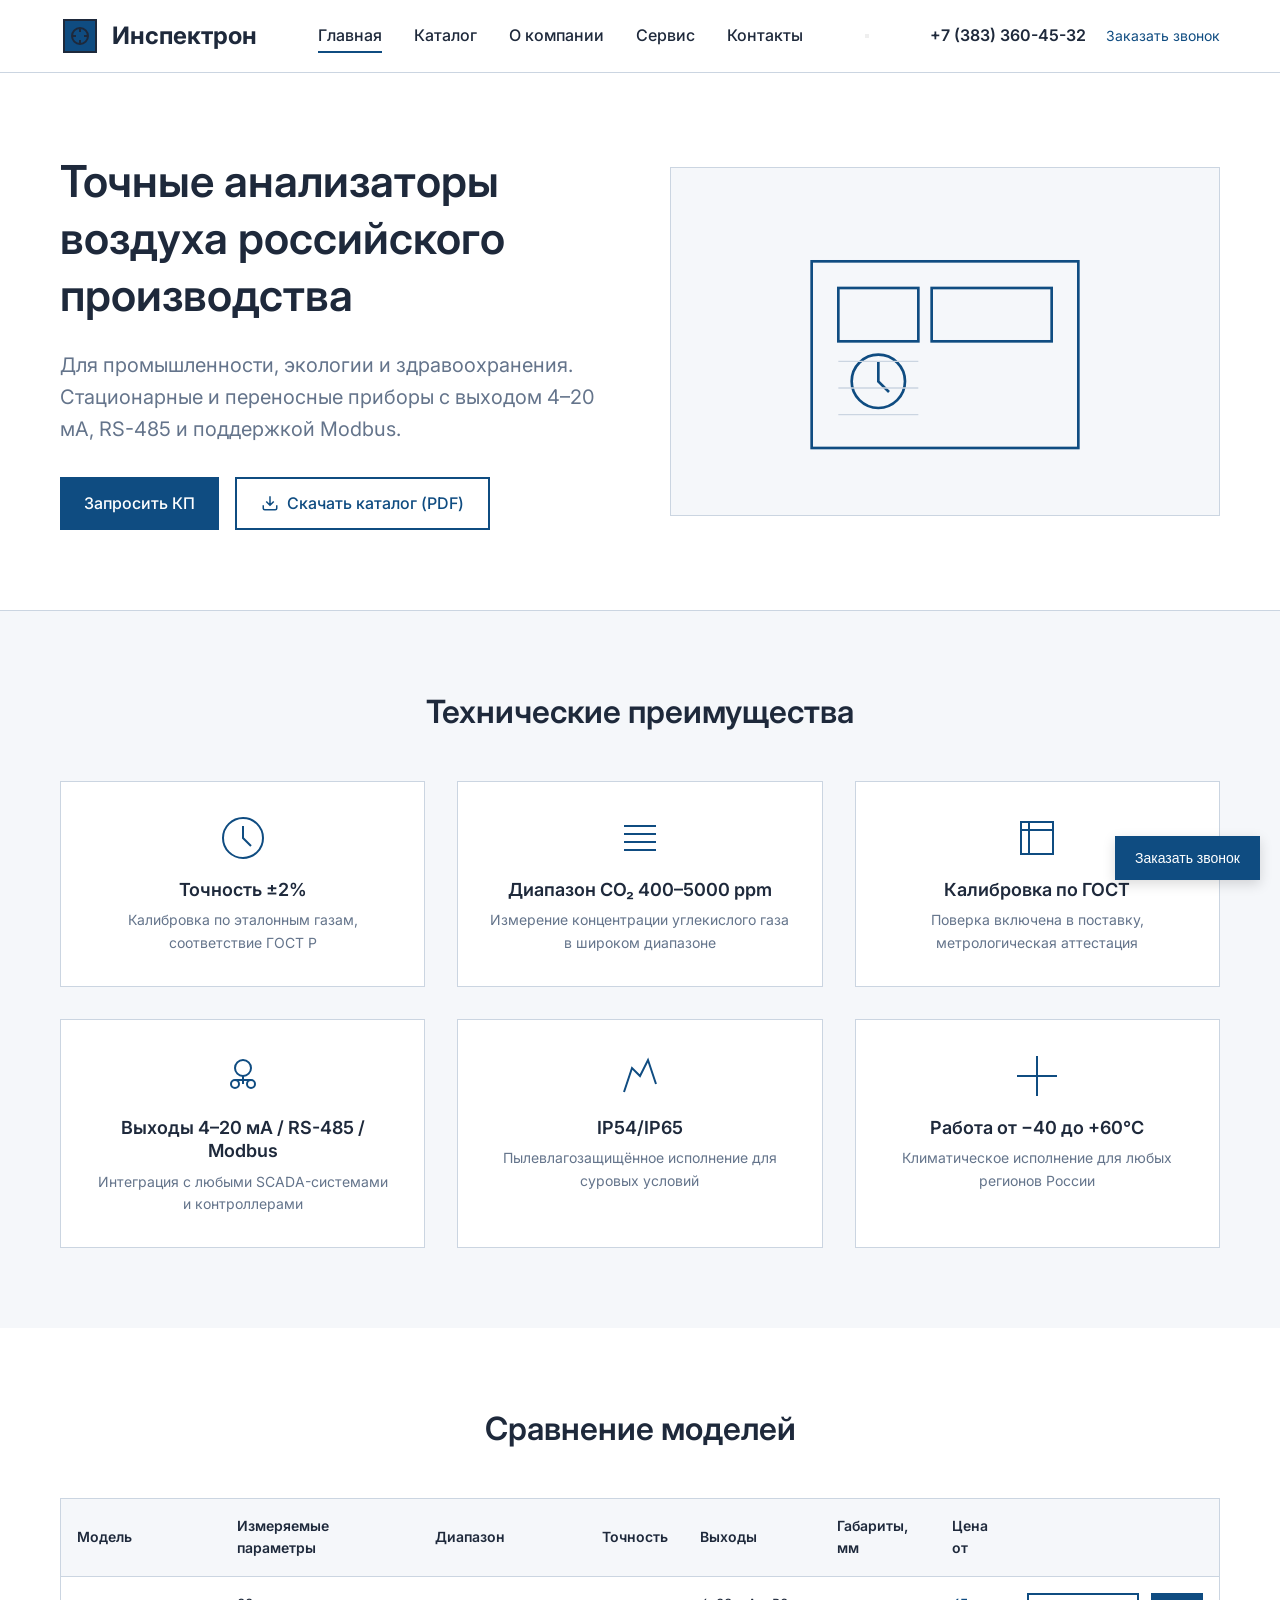
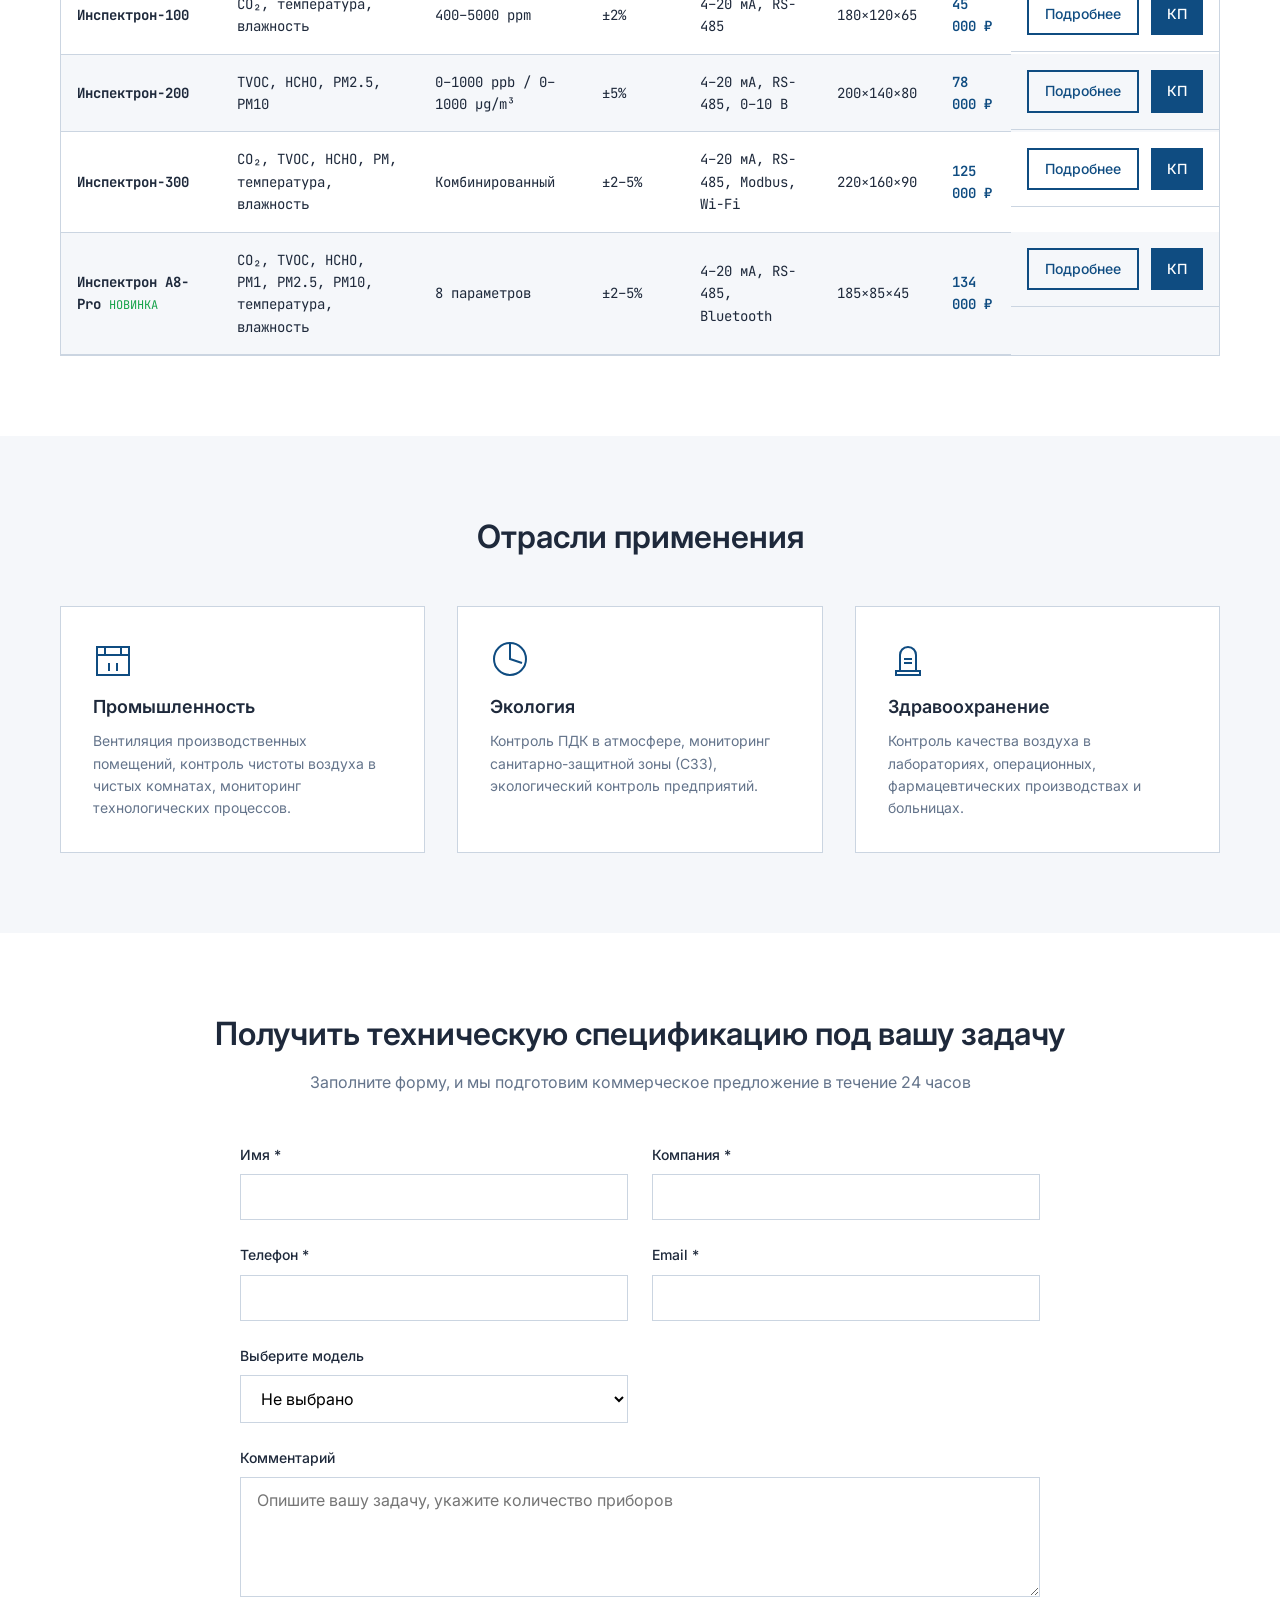
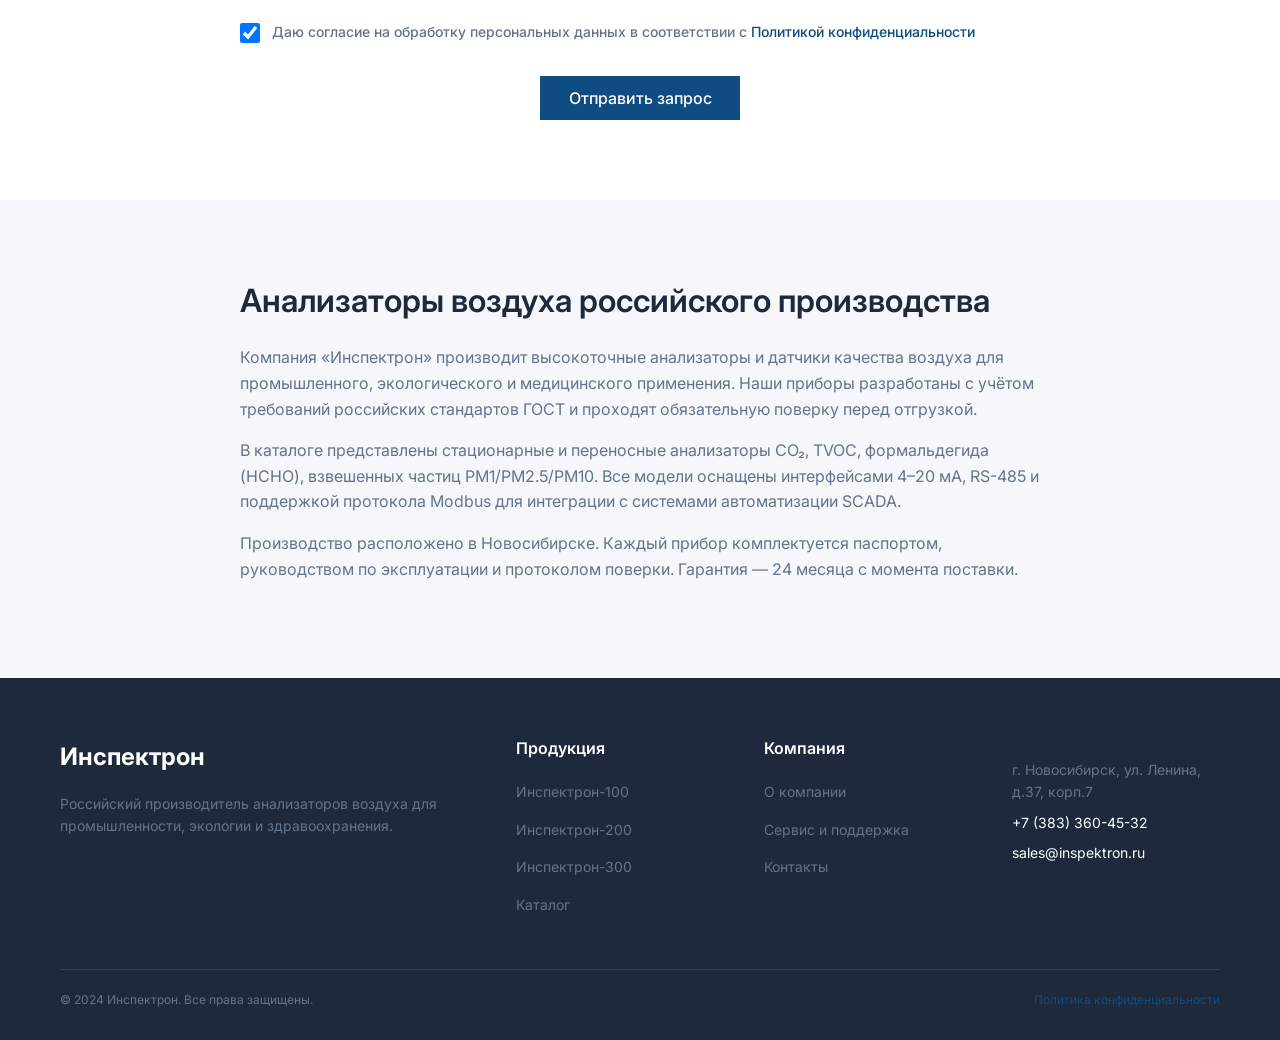
==== index.html @ 26817bbf "Initial commit" ====
<!DOCTYPE html>
<html lang="ru">
<head>
    <!-- Yandex.Metrika counter -->
    <script type="text/javascript">
        (function(m,e,t,r,i,k,a){
            m[i]=m[i]||function(){(m[i].a=m[i].a||[]).push(arguments)};
            m[i].l=1*new Date();
            for (var j = 0; j < document.scripts.length; j++) {if (document.scripts[j].src === r) { return; }}
            k=e.createElement(t),a=e.getElementsByTagName(t)[0],k.async=1,k.src=r,a.parentNode.insertBefore(k,a)
        })(window, document,'script','https://mc.yandex.ru/metrika/tag.js?id=108394825', 'ym');

        ym(108394825, 'init', {ssr:true, webvisor:true, clickmap:true, ecommerce:"dataLayer", referrer: document.referrer, url: location.href, accurateTrackBounce:true, trackLinks:true});
    </script>
    <noscript><div><img src="https://mc.yandex.ru/watch/108394825" style="position:absolute; left:-9999px;" alt="" /></div></noscript>
    <!-- /Yandex.Metrika counter -->
  <meta charset="UTF-8">
  <meta name="viewport" content="width=device-width, initial-scale=1.0">
  <title>Инспектрон — анализаторы воздуха российского производства</title>
  <meta name="description" content="Точные анализаторы воздуха для промышленности, экологии и здравоохранения. Производство РФ, сертификация ГОСТ, гарантия 24 месяца.">
  <meta property="og:title" content="Инспектрон — анализаторы воздуха российского производства">
  <meta property="og:description" content="Точные анализаторы воздуха для промышленности, экологии и здравоохранения. Производство РФ, сертификация ГОСТ, гарантия 24 месяца.">
  <meta property="og:type" content="website">
  <meta property="og:url" content="https://inspektron.ru/">
  <meta property="og:image" content="https://inspektron.ru/img/og-image.jpg">
  <meta property="og:site_name" content="Инспектрон">
  <meta name="twitter:card" content="summary_large_image">
  <link rel="stylesheet" href="css/style.css">
  <link rel="stylesheet" href="css/popup.css">
  <link rel="preconnect" href="https://fonts.googleapis.com">
  <link rel="preconnect" href="https://fonts.gstatic.com" crossorigin>
  <link href="https://fonts.googleapis.com/css2?family=Inter:wght@400;500;600;700&family=JetBrains+Mono:wght@400;500&display=swap" rel="stylesheet">
</head>
<body>
  <header class="header">
    <div class="container">
      <div class="header__inner">
        <a href="index.html" class="logo">
          <svg viewBox="0 0 40 40" fill="none" xmlns="http://www.w3.org/2000/svg">
            <rect x="4" y="4" width="32" height="32" stroke="currentColor" stroke-width="2"/>
            <circle cx="20" cy="20" r="8" stroke="currentColor" stroke-width="2"/>
            <path d="M20 12V16M20 24V28M12 20H16M24 20H28" stroke="currentColor" stroke-width="2"/>
          </svg>
          Инспектрон
        </a>
        <nav class="nav" id="nav">
          <a href="index.html" class="active">Главная</a>
          <a href="catalog.html">Каталог</a>
          <a href="about.html">О компании</a>
          <a href="service.html">Сервис</a>
          <a href="contacts.html">Контакты</a>
        </nav>
        <button class="nav-toggle" id="navToggle" aria-label="Меню">
          <span></span>
          <span></span>
          <span></span>
        </button>
        <div class="header__contacts">
          <a href="tel:+73833604531" class="header__phone">+7 (383) 360-45-32</a>
          <a href="contacts.html" class="header__callback">Заказать звонок</a>
        </div>
      </div>
    </div>
  </header>

  <main>
    <section class="hero">
      <div class="container">
        <div class="hero__inner">
          <div class="hero__content">
            <h1>Точные анализаторы воздуха российского производства</h1>
            <p class="hero__subtitle">Для промышленности, экологии и здравоохранения. Стационарные и переносные приборы с выходом 4–20 мА, RS-485 и поддержкой Modbus.</p>
            <div class="hero__buttons">
              <a href="#lead-form" class="btn btn-primary">Запросить КП</a>
              <a href="docs/catalog.html" class="btn btn-secondary btn-download" download>
                <svg viewBox="0 0 24 24" fill="none" stroke="currentColor" stroke-width="2">
                  <path d="M21 15v4a2 2 0 01-2 2H5a2 2 0 01-2-2v-4M7 10l5 5 5-5M12 15V3"/>
                </svg>
                Скачать каталог (PDF)
              </a>
            </div>
          </div>
          <div class="hero__image">
            <svg viewBox="0 0 300 200" fill="none" xmlns="http://www.w3.org/2000/svg">
              <rect x="50" y="40" width="200" height="140" stroke="#0F4C81" stroke-width="2"/>
              <rect x="70" y="60" width="60" height="40" stroke="#0F4C81" stroke-width="2"/>
              <rect x="140" y="60" width="90" height="40" stroke="#0F4C81" stroke-width="2"/>
              <circle cx="100" cy="130" r="20" stroke="#0F4C81" stroke-width="2"/>
              <path d="M100 115V130L108 138" stroke="#0F4C81" stroke-width="2"/>
              <line x1="70" y1="115" x2="130" y2="115" stroke="#CBD5E1" stroke-width="1"/>
              <line x1="70" y1="135" x2="130" y2="135" stroke="#CBD5E1" stroke-width="1"/>
              <line x1="70" y1="155" x2="130" y2="155" stroke="#CBD5E1" stroke-width="1"/>
            </svg>
          </div>
        </div>
      </div>
    </section>

    <section class="advantages">
      <div class="container">
        <h2>Технические преимущества</h2>
        <div class="advantages__grid">
          <div class="advantage-card">
            <div class="advantage-card__icon">
              <svg viewBox="0 0 48 48" stroke-width="2">
                <circle cx="24" cy="24" r="20"/>
                <path d="M24 12v12l8 8"/>
              </svg>
            </div>
            <h3>Точность ±2%</h3>
            <p>Калибровка по эталонным газам, соответствие ГОСТ Р</p>
          </div>
          <div class="advantage-card">
            <div class="advantage-card__icon">
              <svg viewBox="0 0 48 48" stroke-width="2">
                <path d="M8 36h32M8 28h32M8 20h32M8 12h32"/>
              </svg>
            </div>
            <h3>Диапазон CO₂ 400–5000 ppm</h3>
            <p>Измерение концентрации углекислого газа в широком диапазоне</p>
          </div>
          <div class="advantage-card">
            <div class="advantage-card__icon">
              <svg viewBox="0 0 48 48" stroke-width="2">
                <rect x="8" y="8" width="32" height="32"/>
                <path d="M8 16h32M16 8v32"/>
              </svg>
            </div>
            <h3>Калибровка по ГОСТ</h3>
            <p>Поверка включена в поставку, метрологическая аттестация</p>
          </div>
          <div class="advantage-card">
            <div class="advantage-card__icon">
              <svg viewBox="0 0 48 48" stroke-width="2">
                <circle cx="24" cy="16" r="8"/>
                <circle cx="16" cy="32" r="4"/>
                <circle cx="32" cy="32" r="4"/>
                <path d="M24 24v8M16 28h16"/>
              </svg>
            </div>
            <h3>Выходы 4–20 мА / RS-485 / Modbus</h3>
            <p>Интеграция с любыми SCADA-системами и контроллерами</p>
          </div>
          <div class="advantage-card">
            <div class="advantage-card__icon">
              <svg viewBox="0 0 48 48" stroke-width="2">
                <path d="M8 40l8-24 8 8 8-16 8 24"/>
              </svg>
            </div>
            <h3>IP54/IP65</h3>
            <p>Пылевлагозащищённое исполнение для суровых условий</p>
          </div>
          <div class="advantage-card">
            <div class="advantage-card__icon">
              <svg viewBox="0 0 48 48" stroke-width="2">
                <path d="M24 8v32M8 24h32"/>
                <path d="M24 4v8M24 36v8M4 24h8M36 24h8"/>
              </svg>
            </div>
            <h3>Работа от −40 до +60°C</h3>
            <p>Климатическое исполнение для любых регионов России</p>
          </div>
        </div>
      </div>
    </section>

    <section class="comparison">
      <div class="container">
        <h2>Сравнение моделей</h2>
        <div class="table-wrapper">
          <table class="table">
            <thead>
              <tr>
                <th>Модель</th>
                <th>Измеряемые параметры</th>
                <th>Диапазон</th>
                <th>Точность</th>
                <th>Выходы</th>
                <th>Габариты, мм</th>
                <th>Цена от</th>
                <th></th>
              </tr>
            </thead>
            <tbody>
              <tr>
                <td><strong>Инспектрон-100</strong></td>
                <td>CO₂, температура, влажность</td>
                <td>400–5000 ppm</td>
                <td>±2%</td>
                <td>4–20 мА, RS-485</td>
                <td>180×120×65</td>
                <td class="price">45 000 ₽</td>
                <td class="table__actions">
                  <a href="det100.html" class="btn btn-secondary">Подробнее</a>
                  <a href="#lead-form" class="btn btn-primary">КП</a>
                </td>
              </tr>
              <tr>
                <td><strong>Инспектрон-200</strong></td>
                <td>TVOC, HCHO, PM2.5, PM10</td>
                <td>0–1000 ppb / 0–1000 μg/m³</td>
                <td>±5%</td>
                <td>4–20 мА, RS-485, 0–10 В</td>
                <td>200×140×80</td>
                <td class="price">78 000 ₽</td>
                <td class="table__actions">
                  <a href="det200.html" class="btn btn-secondary">Подробнее</a>
                  <a href="#lead-form" class="btn btn-primary">КП</a>
                </td>
              </tr>
              <tr>
                <td><strong>Инспектрон-300</strong></td>
                <td>CO₂, TVOC, HCHO, PM, температура, влажность</td>
                <td>Комбинированный</td>
                <td>±2–5%</td>
                <td>4–20 мА, RS-485, Modbus, Wi-Fi</td>
                <td>220×160×90</td>
                <td class="price">125 000 ₽</td>
                <td class="table__actions">
                  <a href="det300.html" class="btn btn-secondary">Подробнее</a>
                  <a href="#lead-form" class="btn btn-primary">КП</a>
                </td>
              </tr>
              <tr>
                <td><strong>Инспектрон A8-Pro</strong> <span style="color: var(--success); font-size: 0.75rem;">НОВИНКА</span></td>
                <td>CO₂, TVOC, HCHO, PM1, PM2.5, PM10, температура, влажность</td>
                <td>8 параметров</td>
                <td>±2–5%</td>
                <td>4–20 мА, RS-485, Bluetooth</td>
                <td>185×85×45</td>
                <td class="price">134 000 ₽</td>
                <td class="table__actions">
                  <a href="a8-pro.html" class="btn btn-secondary">Подробнее</a>
                  <a href="#lead-form" class="btn btn-primary">КП</a>
                </td>
              </tr>
            </tbody>
          </table>
        </div>
      </div>
    </section>

    <section class="industries">
      <div class="container">
        <h2>Отрасли применения</h2>
        <div class="industries__grid">
          <div class="industry-card">
            <div class="industry-card__icon">
              <svg viewBox="0 0 40 40" stroke-width="2">
                <rect x="4" y="8" width="32" height="28"/>
                <path d="M4 16h32M12 8v8M28 8v8"/>
                <path d="M16 24v8M24 24v8"/>
              </svg>
            </div>
            <h3>Промышленность</h3>
            <p>Вентиляция производственных помещений, контроль чистоты воздуха в чистых комнатах, мониторинг технологических процессов.</p>
          </div>
          <div class="industry-card">
            <div class="industry-card__icon">
              <svg viewBox="0 0 40 40" stroke-width="2">
                <circle cx="20" cy="20" r="16"/>
                <path d="M20 4v16l12 4"/>
              </svg>
            </div>
            <h3>Экология</h3>
            <p>Контроль ПДК в атмосфере, мониторинг санитарно-защитной зоны (СЗЗ), экологический контроль предприятий.</p>
          </div>
          <div class="industry-card">
            <div class="industry-card__icon">
              <svg viewBox="0 0 40 40" stroke-width="2">
                <path d="M8 32h24v4H8zM12 32V16c0-4 3-8 8-8s8 4 8 8v16"/>
                <path d="M16 20h8M16 24h8"/>
              </svg>
            </div>
            <h3>Здравоохранение</h3>
            <p>Контроль качества воздуха в лабораториях, операционных, фармацевтических производствах и больницах.</p>
          </div>
        </div>
      </div>
    </section>

    <section class="lead-form" id="lead-form">
      <div class="container">
        <h2>Получить техническую спецификацию под вашу задачу</h2>
        <p class="lead-form__subtitle">Заполните форму, и мы подготовим коммерческое предложение в течение 24 часов</p>
        <form class="lead-form__wrapper" action="https://formspree.io/f/movgnzzk" method="POST">
          <div class="form-grid">
            <div class="form-group">
              <label for="name">Имя *</label>
              <input type="text" id="name" name="name" required>
            </div>
            <div class="form-group">
              <label for="company">Компания *</label>
              <input type="text" id="company" name="company" required>
            </div>
            <div class="form-group">
              <label for="phone">Телефон *</label>
              <input type="tel" id="phone" name="phone" required>
            </div>
            <div class="form-group">
              <label for="email">Email *</label>
              <input type="email" id="email" name="email" required>
            </div>
            <div class="form-group">
              <label for="model">Выберите модель</label>
              <select id="model" name="model">
                <option value="">Не выбрано</option>
                <option value="det100">Инспектрон-100</option>
                <option value="det200">Инспектрон-200</option>
                <option value="det300">Инспектрон-300</option>
                <option value="a8pro">Инспектрон A8-Pro</option>
                <option value="other">Другое</option>
              </select>
            </div>
            <div class="form-group full-width">
              <label for="comment">Комментарий</label>
              <textarea id="comment" name="comment" placeholder="Опишите вашу задачу, укажите количество приборов"></textarea>
            </div>
            <div class="form-group full-width">
              <div class="form-checkbox">
                <input type="checkbox" id="consent" name="consent" required checked>
                <label for="consent">Даю согласие на обработку персональных данных в соответствии с <a href="privacy.html">Политикой конфиденциальности</a></label>
              </div>
            </div>
          </div>
          <div class="form-submit">
            <button type="submit" class="btn btn-primary">Отправить запрос</button>
          </div>
        </form>
      </div>
    </section>

    <section class="seo-text">
      <div class="container">
        <div class="seo-text__content">
          <h2>Анализаторы воздуха российского производства</h2>
          <p>Компания «Инспектрон» производит высокоточные анализаторы и датчики качества воздуха для промышленного, экологического и медицинского применения. Наши приборы разработаны с учётом требований российских стандартов ГОСТ и проходят обязательную поверку перед отгрузкой.</p>
          <p>В каталоге представлены стационарные и переносные анализаторы CO₂, TVOC, формальдегида (HCHO), взвешенных частиц PM1/PM2.5/PM10. Все модели оснащены интерфейсами 4–20 мА, RS-485 и поддержкой протокола Modbus для интеграции с системами автоматизации SCADA.</p>
          <p>Производство расположено в Новосибирске. Каждый прибор комплектуется паспортом, руководством по эксплуатации и протоколом поверки. Гарантия — 24 месяца с момента поставки.</p>
        </div>
      </div>
    </section>
  </main>

  <footer class="footer">
    <div class="container">
      <div class="footer__inner">
        <div class="footer__about">
          <a href="index.html" class="logo">Инспектрон</a>
          <p>Российский производитель анализаторов воздуха для промышленности, экологии и здравоохранения.</p>
        </div>
        <nav class="footer__nav">
          <h4>Продукция</h4>
          <ul>
            <li><a href="det100.html">Инспектрон-100</a></li>
            <li><a href="det200.html">Инспектрон-200</a></li>
            <li><a href="det300.html">Инспектрон-300</a></li>
            <li><a href="catalog.html">Каталог</a></li>
          </ul>
        </nav>
        <nav class="footer__nav">
          <h4>Компания</h4>
          <ul>
            <li><a href="about.html">О компании</a></li>
            <li><a href="service.html">Сервис и поддержка</a></li>
            <li><a href="contacts.html">Контакты</a></li>
          </ul>
        </nav>
        <div class="footer__contacts">
          <h4>Контакты</h4>
          <p>г. Новосибирск, ул. Ленина, д.37, корп.7</p>
          <p><a href="tel:+73833600000">+7 (383) 360-45-32</a></p>
          <p><a href="mailto:sales@inspektron.ru">sales@inspektron.ru</a></p>
        </div>
      </div>
      <div class="footer__bottom">
        <p>© 2024 Инспектрон. Все права защищены.</p>
        <p><a href="privacy.html">Политика конфиденциальности</a></p>
      </div>
    </div>
  </footer>

  <script src="js/script.js"></script>
<!-- Popup Form -->
<div class="popup-overlay" id="popupForm">
  <div class="popup-form">
    <button class="popup-form__close" onclick="closePopup()">&times;</button>
    <h3>Обратный звонок</h3>
    <p>Оставьте номер телефона, и мы перезвоним вам в течение 15 минут</p>
    <form action="https://formspree.io/f/movgnzzk" method="POST">
      <div class="form-group">
        <label for="popup-name">Имя *</label>
        <input type="text" id="popup-name" name="name" required>
      </div>
      <div class="form-group">
        <label for="popup-phone">Телефон *</label>
        <input type="tel" id="popup-phone" name="phone" required>
      </div>
      <div class="form-group">
        <label for="popup-question">Ваш вопрос</label>
        <textarea id="popup-question" name="question" rows="3"></textarea>
      </div>
      <div class="form-checkbox">
        <input type="checkbox" id="popup-consent" name="consent" required checked>
        <label for="popup-consent">Даю согласие на обработку персональных данных</label>
      </div>
      <button type="submit" class="btn btn-primary" style="width: 100%; margin-top: 16px;">Отправить</button>
    </form>
  </div>
</div>

<button class="popup-trigger" onclick="openPopup()">Заказать звонок</button>

<script>
function openPopup() {
  document.getElementById("popupForm").classList.add("active");
}

function closePopup() {
  document.getElementById("popupForm").classList.remove("active");
}

document.getElementById("popupForm").addEventListener("click", function(e) {
  if (e.target === this) {
    closePopup();
  }
});

document.addEventListener("keydown", function(e) {
  if (e.key === "Escape") {
    closePopup();
  }
});
</script>
</body>
</html>
---- css/style.css ----
:root {
  --bg-primary: #F5F7FA;
  --text-primary: #1E293B;
  --text-secondary: #64748B;
  --accent: #0F4C81;
  --accent-hover: #0D3E6B;
  --border: #CBD5E1;
  --success: #16A34A;
  --error: #DC2626;
  --white: #FFFFFF;
  --font-main: 'Inter', 'Roboto', -apple-system, BlinkMacSystemFont, sans-serif;
  --font-mono: 'JetBrains Mono', 'Consolas', 'Monaco', monospace;
}

* {
  margin: 0;
  padding: 0;
  box-sizing: border-box;
}

html {
  scroll-behavior: smooth;
}

body {
  font-family: var(--font-main);
  font-size: 16px;
  line-height: 1.6;
  color: var(--text-primary);
  background-color: var(--bg-primary);
}

.container {
  max-width: 1200px;
  margin: 0 auto;
  padding: 0 20px;
}

a {
  color: var(--accent);
  text-decoration: none;
  transition: color 0.2s;
}

a:hover {
  color: var(--accent-hover);
}

h1, h2, h3, h4, h5, h6 {
  font-weight: 600;
  line-height: 1.3;
  color: var(--text-primary);
}

h1 { font-size: 2.5rem; margin-bottom: 1rem; }
h2 { font-size: 2rem; margin-bottom: 0.75rem; }
h3 { font-size: 1.5rem; margin-bottom: 0.5rem; }

p { margin-bottom: 1rem; }

.btn {
  display: inline-flex;
  align-items: center;
  justify-content: center;
  padding: 12px 24px;
  font-family: var(--font-main);
  font-size: 1rem;
  font-weight: 500;
  border: none;
  border-radius: 0;
  cursor: pointer;
  transition: background-color 0.2s;
  text-decoration: none;
}

.btn-primary {
  background-color: var(--accent);
  color: var(--white);
}

.btn-primary:hover {
  background-color: var(--accent-hover);
  color: var(--white);
}

.btn-secondary {
  background-color: transparent;
  color: var(--accent);
  border: 2px solid var(--accent);
}

.btn-secondary:hover {
  background-color: var(--accent);
  color: var(--white);
}

.btn-download {
  display: inline-flex;
  align-items: center;
  gap: 8px;
}

.btn-download svg {
  width: 18px;
  height: 18px;
}

/* Header */
.header {
  background-color: var(--white);
  border-bottom: 1px solid var(--border);
  position: sticky;
  top: 0;
  z-index: 100;
}

.header__inner {
  display: flex;
  align-items: center;
  justify-content: space-between;
  padding: 16px 0;
  gap: 20px;
}

.logo {
  display: flex;
  align-items: center;
  gap: 12px;
  font-size: 1.5rem;
  font-weight: 700;
  color: var(--text-primary);
}

.logo svg {
  width: 40px;
  height: 40px;
  fill: var(--accent);
}

.nav {
  display: flex;
  gap: 32px;
}

.nav a {
  color: var(--text-primary);
  font-weight: 500;
  position: relative;
}

.nav a::after {
  content: '';
  position: absolute;
  bottom: -4px;
  left: 0;
  width: 0;
  height: 2px;
  background-color: var(--accent);
  transition: width 0.2s;
}

.nav a:hover::after,
.nav a.active::after {
  width: 100%;
}

.header__contacts {
  display: flex;
  align-items: center;
  gap: 20px;
}

.header__phone {
  font-weight: 600;
  color: var(--text-primary);
}

.header__callback {
  font-size: 0.875rem;
  color: var(--accent);
}

/* Hero Section */
.hero {
  background-color: var(--white);
  padding: 80px 0;
  border-bottom: 1px solid var(--border);
}

.hero__inner {
  display: grid;
  grid-template-columns: 1fr 1fr;
  gap: 60px;
  align-items: center;
}

.hero__content h1 {
  font-size: 2.75rem;
  margin-bottom: 24px;
}

.hero__subtitle {
  font-size: 1.25rem;
  color: var(--text-secondary);
  margin-bottom: 32px;
  line-height: 1.6;
}

.hero__buttons {
  display: flex;
  gap: 16px;
  flex-wrap: wrap;
}

.hero__image {
  display: flex;
  align-items: center;
  justify-content: center;
  background-color: var(--bg-primary);
  border: 1px solid var(--border);
  padding: 40px;
}

.hero__image svg {
  width: 100%;
  max-width: 400px;
  height: auto;
}

/* Advantages Section */
.advantages {
  padding: 80px 0;
}

.advantages h2 {
  text-align: center;
  margin-bottom: 48px;
}

.advantages__grid {
  display: grid;
  grid-template-columns: repeat(3, 1fr);
  gap: 32px;
}

.advantage-card {
  background-color: var(--white);
  border: 1px solid var(--border);
  padding: 32px;
  text-align: center;
}

.advantage-card__icon {
  width: 48px;
  height: 48px;
  margin: 0 auto 16px;
}

.advantage-card__icon svg {
  width: 100%;
  height: 100%;
  stroke: var(--accent);
  fill: none;
}

.advantage-card h3 {
  font-size: 1.125rem;
  margin-bottom: 8px;
}

.advantage-card p {
  color: var(--text-secondary);
  font-size: 0.875rem;
  margin-bottom: 0;
}

/* Comparison Section */
.comparison {
  padding: 80px 0;
  background-color: var(--white);
}

.comparison h2 {
  text-align: center;
  margin-bottom: 48px;
}

.table-wrapper {
  overflow-x: auto;
  border: 1px solid var(--border);
}

.table {
  width: 100%;
  border-collapse: collapse;
  font-family: var(--font-mono);
  font-size: 0.875rem;
}

.table th,
.table td {
  padding: 16px;
  text-align: left;
  border-bottom: 1px solid var(--border);
}

.table th {
  background-color: var(--bg-primary);
  font-weight: 600;
  font-family: var(--font-main);
}

.table tr:nth-child(even) {
  background-color: var(--bg-primary);
}

.table tr:hover {
  background-color: #EBF0F6;
}

.table .price {
  font-weight: 600;
  color: var(--accent);
}

.table__actions {
  display: flex;
  gap: 12px;
}

.table__actions .btn {
  padding: 8px 16px;
  font-size: 0.875rem;
}

/* Industries Section */
.industries {
  padding: 80px 0;
}

.industries h2 {
  text-align: center;
  margin-bottom: 48px;
}

.industries__grid {
  display: grid;
  grid-template-columns: repeat(3, 1fr);
  gap: 32px;
}

.industry-card {
  background-color: var(--white);
  border: 1px solid var(--border);
  padding: 32px;
}

.industry-card__icon {
  width: 40px;
  height: 40px;
  margin-bottom: 16px;
}

.industry-card__icon svg {
  width: 100%;
  height: 100%;
  stroke: var(--accent);
  fill: none;
}

.industry-card h3 {
  font-size: 1.125rem;
  margin-bottom: 12px;
}

.industry-card p {
  color: var(--text-secondary);
  font-size: 0.875rem;
  margin-bottom: 0;
}

/* Lead Form Section */
.lead-form {
  padding: 80px 0;
  background-color: var(--white);
}

.lead-form h2 {
  text-align: center;
  margin-bottom: 16px;
}

.lead-form__subtitle {
  text-align: center;
  color: var(--text-secondary);
  margin-bottom: 48px;
}

.form-grid {
  display: grid;
  grid-template-columns: repeat(2, 1fr);
  gap: 24px;
  max-width: 800px;
  margin: 0 auto;
}

.form-group {
  display: flex;
  flex-direction: column;
  gap: 8px;
}

.form-group.full-width {
  grid-column: 1 / -1;
}

.form-group label {
  font-weight: 500;
  font-size: 0.875rem;
}

.form-group input,
.form-group select,
.form-group textarea {
  padding: 12px 16px;
  border: 1px solid var(--border);
  font-family: var(--font-main);
  font-size: 1rem;
  background-color: var(--white);
  transition: border-color 0.2s;
}

.form-group input:focus,
.form-group select:focus,
.form-group textarea:focus {
  outline: none;
  border-color: var(--accent);
}

.form-group textarea {
  min-height: 120px;
  resize: vertical;
}

.form-checkbox {
  display: flex;
  align-items: flex-start;
  gap: 12px;
}

.form-checkbox input {
  width: 20px;
  height: 20px;
  margin-top: 2px;
}

.form-checkbox label {
  font-size: 0.875rem;
  color: var(--text-secondary);
}

.form-submit {
  text-align: center;
  margin-top: 32px;
}

.form-submit .btn {
  min-width: 200px;
}

/* SEO Text Section */
.seo-text {
  padding: 80px 0;
}

.seo-text__content {
  max-width: 800px;
  margin: 0 auto;
}

.seo-text h2 {
  margin-bottom: 24px;
}

.seo-text p {
  color: var(--text-secondary);
}

/* Footer */
.footer {
  background-color: var(--text-primary);
  color: var(--white);
  padding: 60px 0 30px;
}

.footer__inner {
  display: grid;
  grid-template-columns: 2fr 1fr 1fr 1fr;
  gap: 40px;
  margin-bottom: 40px;
}

.footer__about .logo {
  color: var(--white);
  margin-bottom: 16px;
}

.footer__about p {
  color: var(--text-secondary);
  font-size: 0.875rem;
  margin-bottom: 0;
}

.footer__nav h4 {
  color: var(--white);
  font-size: 1rem;
  margin-bottom: 20px;
}

.footer__nav ul {
  list-style: none;
}

.footer__nav li {
  margin-bottom: 12px;
}

.footer__nav a {
  color: var(--text-secondary);
  font-size: 0.875rem;
}

.footer__nav a:hover {
  color: var(--white);
}

.footer__contacts p {
  color: var(--text-secondary);
  font-size: 0.875rem;
  margin-bottom: 8px;
}

.footer__contacts a {
  color: var(--white);
}

.footer__bottom {
  border-top: 1px solid rgba(255,255,255,0.1);
  padding-top: 20px;
  display: flex;
  justify-content: space-between;
  align-items: center;
}

.footer__bottom p {
  color: var(--text-secondary);
  font-size: 0.75rem;
  margin-bottom: 0;
}

/* Page Header */
.page-header {
  background-color: var(--white);
  padding: 40px 0;
  border-bottom: 1px solid var(--border);
}

.page-header h1 {
  margin-bottom: 8px;
}

.page-header p {
  color: var(--text-secondary);
  margin-bottom: 0;
}

/* Breadcrumbs */
.breadcrumbs {
  padding: 16px 0;
}

.breadcrumbs__list {
  display: flex;
  gap: 8px;
  list-style: none;
  font-size: 0.875rem;
}

.breadcrumbs__list li {
  display: flex;
  align-items: center;
  gap: 8px;
}

.breadcrumbs__list li::after {
  content: '›';
  color: var(--text-secondary);
}

.breadcrumbs__list li:last-child::after {
  display: none;
}

.breadcrumbs__list a {
  color: var(--text-secondary);
}

.breadcrumbs__list a:hover {
  color: var(--accent);
}

.breadcrumbs__list span {
  color: var(--text-primary);
}

/* Product Card Page */
.product-hero {
  padding: 60px 0;
}

.product-hero__inner {
  display: grid;
  grid-template-columns: 1fr 1.5fr;
  gap: 60px;
  align-items: start;
}

.product-hero__image {
  background-color: var(--white);
  border: 1px solid var(--border);
  padding: 40px;
  display: flex;
  align-items: center;
  justify-content: center;
}

.product-hero__image svg {
  width: 100%;
  max-width: 300px;
  height: auto;
}

.product-hero__info h1 {
  margin-bottom: 8px;
}

.product-hero__status {
  display: inline-block;
  padding: 4px 12px;
  background-color: var(--success);
  color: var(--white);
  font-size: 0.75rem;
  font-weight: 600;
  text-transform: uppercase;
  margin-bottom: 24px;
}

.product-hero__desc {
  color: var(--text-secondary);
  margin-bottom: 32px;
}

/* Product Parameters */
.product-params {
  padding: 60px 0;
  background-color: var(--white);
}

.product-params h2 {
  margin-bottom: 32px;
}

.params-table {
  max-width: 800px;
}

.params-table .table {
  font-size: 0.875rem;
}

.params-table .table th {
  width: 40%;
}

/* Connection Scheme */
.connection-scheme {
  padding: 60px 0;
}

.connection-scheme h2 {
  margin-bottom: 32px;
}

.scheme-container {
  background-color: var(--white);
  border: 1px solid var(--border);
  padding: 40px;
  display: flex;
  justify-content: center;
}

.scheme-container svg {
  max-width: 100%;
  height: auto;
}

/* Documentation */
.documentation {
  padding: 60px 0;
  background-color: var(--white);
}

.documentation h2 {
  margin-bottom: 32px;
}

.docs-grid {
  display: grid;
  grid-template-columns: repeat(4, 1fr);
  gap: 24px;
}

.doc-card {
  background-color: var(--bg-primary);
  border: 1px solid var(--border);
  padding: 24px;
  text-align: center;
}

.doc-card__icon {
  width: 40px;
  height: 40px;
  margin: 0 auto 16px;
}

.doc-card__icon svg {
  width: 100%;
  height: 100%;
  stroke: var(--accent);
  fill: none;
}

.doc-card h4 {
  font-size: 0.875rem;
  margin-bottom: 8px;
}

.doc-card .btn {
  width: 100%;
  padding: 8px 16px;
  font-size: 0.75rem;
}

/* Order Block */
.order-block {
  padding: 60px 0;
  background-color: var(--white);
}

.order-block h2 {
  margin-bottom: 32px;
}

.order-form {
  max-width: 600px;
  margin: 0 auto;
}

.order-form .form-checkbox {
  margin-bottom: 24px;
}

/* About Page */
.about-hero {
  padding: 60px 0;
}

.about-hero__inner {
  display: grid;
  grid-template-columns: 1fr 1fr;
  gap: 60px;
  align-items: center;
}

.about-hero__text p {
  color: var(--text-secondary);
}

/* Timeline */
.timeline {
  padding: 60px 0;
  background-color: var(--white);
}

.timeline h2 {
  margin-bottom: 48px;
}

.timeline__items {
  position: relative;
  max-width: 800px;
  margin: 0 auto;
}

.timeline__items::before {
  content: '';
  position: absolute;
  left: 50%;
  top: 0;
  bottom: 0;
  width: 2px;
  background-color: var(--border);
}

.timeline__item {
  display: flex;
  justify-content: flex-end;
  padding-right: calc(50% + 30px);
  position: relative;
  margin-bottom: 40px;
}

.timeline__item:nth-child(even) {
  justify-content: flex-start;
  padding-right: 0;
  padding-left: calc(50% + 30px);
}

.timeline__item::before {
  content: '';
  position: absolute;
  left: 50%;
  top: 0;
  width: 16px;
  height: 16px;
  background-color: var(--accent);
  border-radius: 50%;
  transform: translateX(-50%);
}

.timeline__content {
  background-color: var(--white);
  border: 1px solid var(--border);
  padding: 24px;
  max-width: 400px;
}

.timeline__year {
  font-weight: 600;
  color: var(--accent);
  margin-bottom: 8px;
}

.timeline__content h3 {
  font-size: 1.125rem;
  margin-bottom: 8px;
}

.timeline__content p {
  color: var(--text-secondary);
  font-size: 0.875rem;
  margin-bottom: 0;
}

/* Certificates */
.certificates {
  padding: 60px 0;
}

.certificates h2 {
  margin-bottom: 48px;
  text-align: center;
}

.certificates__grid {
  display: grid;
  grid-template-columns: repeat(4, 1fr);
  gap: 24px;
}

.cert-card {
  background-color: var(--white);
  border: 1px solid var(--border);
  padding: 24px;
  text-align: center;
}

.cert-card__image {
  background-color: var(--bg-primary);
  height: 120px;
  display: flex;
  align-items: center;
  justify-content: center;
  margin-bottom: 16px;
}

.cert-card__image svg {
  width: 60px;
  height: 60px;
  stroke: var(--text-secondary);
  fill: none;
}

.cert-card h4 {
  font-size: 0.875rem;
}

/* Comparison Table (About) */
.comparison-table {
  padding: 60px 0;
  background-color: var(--white);
}

.comparison-table h2 {
  margin-bottom: 32px;
}

/* Service Page */
.service-block {
  padding: 60px 0;
}

.service-block h2 {
  margin-bottom: 32px;
}

.service-block p {
  color: var(--text-secondary);
}

.service-grid {
  display: grid;
  grid-template-columns: repeat(2, 1fr);
  gap: 24px;
  margin-top: 32px;
}

.service-card {
  background-color: var(--white);
  border: 1px solid var(--border);
  padding: 32px;
}

.service-card h3 {
  margin-bottom: 16px;
}

.service-card ul {
  list-style: none;
}

.service-card li {
  padding: 8px 0;
  border-bottom: 1px solid var(--border);
  display: flex;
  justify-content: space-between;
}

.service-card li:last-child {
  border-bottom: none;
}

.service-card .label {
  color: var(--text-secondary);
}

.service-card .value {
  font-weight: 500;
}

/* FAQ */
.faq {
  padding: 60px 0;
  background-color: var(--white);
}

.faq h2 {
  margin-bottom: 32px;
}

.faq__items {
  max-width: 800px;
  margin: 0 auto;
}

.faq__item {
  border-bottom: 1px solid var(--border);
}

.faq__question {
  padding: 24px 0;
  display: flex;
  justify-content: space-between;
  align-items: center;
  cursor: pointer;
  font-weight: 500;
}

.faq__question svg {
  width: 24px;
  height: 24px;
  stroke: var(--text-secondary);
  transition: transform 0.2s;
}

.faq__item.active .faq__question svg {
  transform: rotate(180deg);
}

.faq__answer {
  padding-bottom: 24px;
  display: none;
}

.faq__item.active .faq__answer {
  display: block;
}

.faq__answer p {
  color: var(--text-secondary);
  margin-bottom: 0;
}

/* Contacts Page */
.contacts-grid {
  padding: 60px 0;
}

.contacts-grid__inner {
  display: grid;
  grid-template-columns: 1fr 1fr;
  gap: 60px;
}

.contacts-info__block {
  margin-bottom: 32px;
}

.contacts-info__block h3 {
  margin-bottom: 16px;
}

.contacts-info__block p {
  color: var(--text-secondary);
}

.contacts-info__block a {
  display: block;
  color: var(--text-primary);
  font-weight: 500;
}

.contacts-info__block .phone {
  font-size: 1.5rem;
  font-weight: 600;
  color: var(--accent);
}

.contacts-map {
  background-color: var(--white);
  border: 1px solid var(--border);
  height: 400px;
  display: flex;
  align-items: center;
  justify-content: center;
}

.contacts-map svg {
  width: 60px;
  height: 60px;
  stroke: var(--text-secondary);
}

/* Thank You Page */
.thank-you {
  padding: 100px 0;
  text-align: center;
}

.thank-you h1 {
  margin-bottom: 24px;
}

.thank-you p {
  color: var(--text-secondary);
  max-width: 600px;
  margin: 0 auto 32px;
}

/* Privacy Page */
.privacy {
  padding: 60px 0;
}

.privacy h1 {
  margin-bottom: 32px;
}

.privacy h2 {
  margin-top: 40px;
  margin-bottom: 16px;
}

.privacy p {
  color: var(--text-secondary);
}

/* Responsive */
@media (max-width: 1024px) {
  .hero__inner {
    grid-template-columns: 1fr;
    gap: 40px;
  }

  .hero__image {
    order: -1;
  }

  .advantages__grid,
  .industries__grid,
  .certificates__grid {
    grid-template-columns: repeat(2, 1fr);
  }

  .footer__inner {
    grid-template-columns: repeat(2, 1fr);
  }

  .product-hero__inner {
    grid-template-columns: 1fr;
  }

  .about-hero__inner {
    grid-template-columns: 1fr;
  }

  .contacts-grid__inner {
    grid-template-columns: 1fr;
  }
}

@media (max-width: 768px) {
  h1 { font-size: 2rem; }
  h2 { font-size: 1.5rem; }

  .header__inner {
    flex-wrap: wrap;
  }

  .nav {
    display: none;
    width: 100%;
    order: 3;
    flex-direction: column;
    gap: 16px;
    padding-top: 16px;
    border-top: 1px solid var(--border);
  }

  .nav.active {
    display: flex;
  }

  .nav-toggle {
    display: flex;
    flex-direction: column;
    gap: 4px;
    background: none;
    border: none;
    cursor: pointer;
    padding: 8px;
  }

  .nav-toggle span {
    width: 24px;
    height: 2px;
    background-color: var(--text-primary);
  }

  .header__contacts {
    flex-direction: column;
    align-items: flex-end;
    gap: 8px;
  }

  .advantages__grid,
  .industries__grid,
  .certificates__grid,
  .docs-grid,
  .service-grid {
    grid-template-columns: 1fr;
  }

  .form-grid {
    grid-template-columns: 1fr;
  }

  .hero__buttons {
    flex-direction: column;
  }

  .hero__buttons .btn {
    width: 100%;
  }

  .timeline__items::before {
    left: 20px;
  }

  .timeline__item,
  .timeline__item:nth-child(even) {
    padding-left: 50px;
    padding-right: 0;
    justify-content: flex-start;
  }

  .timeline__item::before {
    left: 20px;
  }

  .table-wrapper {
    position: relative;
  }

  .table-wrapper::after {
    content: '← горизонтальный скролл →';
    display: block;
    padding: 8px;
    text-align: center;
    font-size: 0.75rem;
    color: var(--text-secondary);
    background-color: var(--bg-primary);
    border-top: 1px solid var(--border);
  }

  .footer__inner {
    grid-template-columns: 1fr;
  }

  .footer__bottom {
    flex-direction: column;
    gap: 16px;
    text-align: center;
  }
}

@media (max-width: 480px) {
  .container {
    padding: 0 16px;
  }

  .hero {
    padding: 40px 0;
  }

  .hero__content h1 {
    font-size: 1.75rem;
  }

  .advantages,
  .comparison,
  .industries,
  .lead-form,
  .seo-text {
    padding: 40px 0;
  }
}
---- css/popup.css ----
/* Popup Form Styles */
.popup-overlay {
  display: none;
  position: fixed;
  top: 0;
  left: 0;
  width: 100%;
  height: 100%;
  background: rgba(0, 0, 0, 0.6);
  z-index: 1000;
  align-items: center;
  justify-content: center;
}

.popup-overlay.active {
  display: flex;
}

.popup-form {
  background: var(--white);
  padding: 32px;
  max-width: 480px;
  width: 90%;
  border: 1px solid var(--border);
  position: relative;
}

.popup-form__close {
  position: absolute;
  top: 16px;
  right: 16px;
  background: none;
  border: none;
  font-size: 24px;
  cursor: pointer;
  color: var(--text-secondary);
  width: 32px;
  height: 32px;
  display: flex;
  align-items: center;
  justify-content: center;
}

.popup-form__close:hover {
  color: var(--text-primary);
}

.popup-form h3 {
  margin-bottom: 8px;
}

.popup-form p {
  color: var(--text-secondary);
  margin-bottom: 24px;
  font-size: 0.875rem;
}

.popup-trigger {
  position: fixed;
  bottom: 20px;
  right: 20px;
  background: var(--accent);
  color: white;
  border: none;
  padding: 14px 20px;
  font-size: 14px;
  font-weight: 500;
  cursor: pointer;
  border-radius: 0;
  box-shadow: 0 4px 12px rgba(0, 0, 0, 0.15);
  z-index: 999;
}

.popup-trigger:hover {
  background: var(--accent-hover);
}
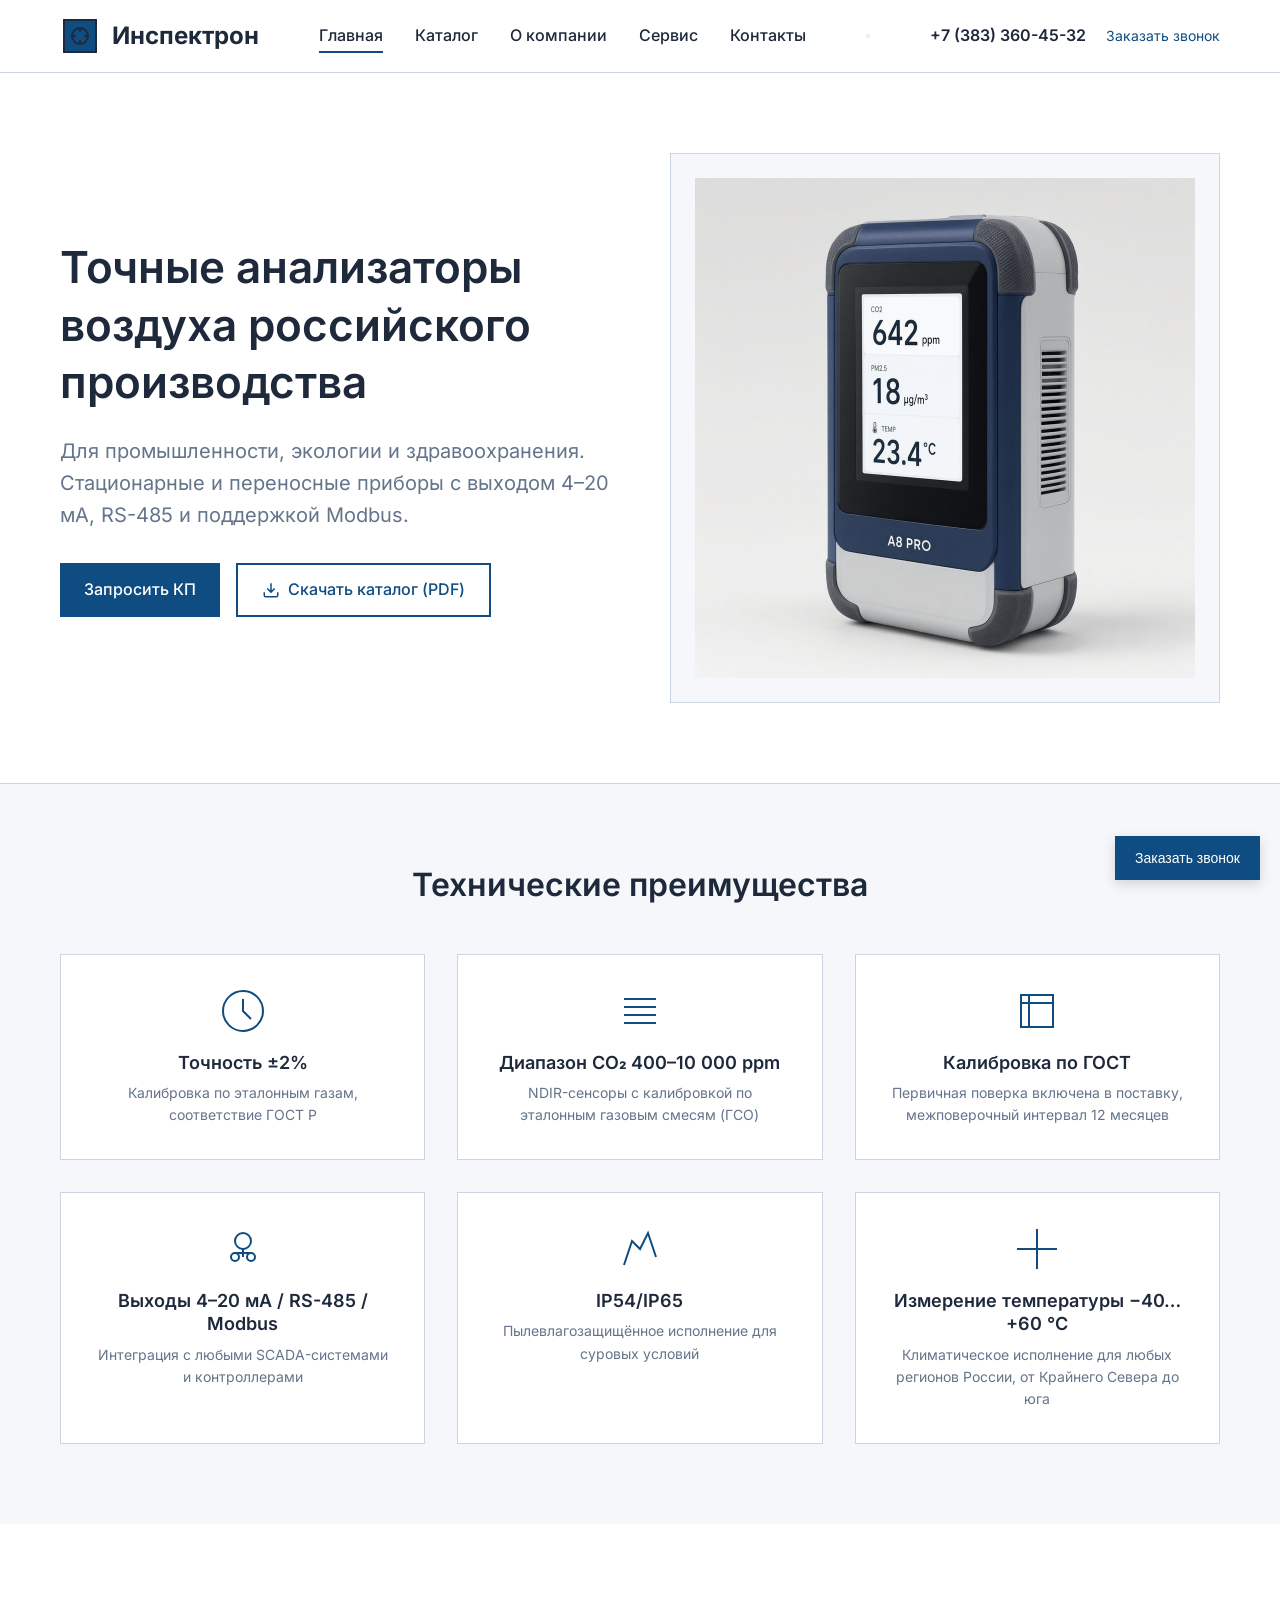
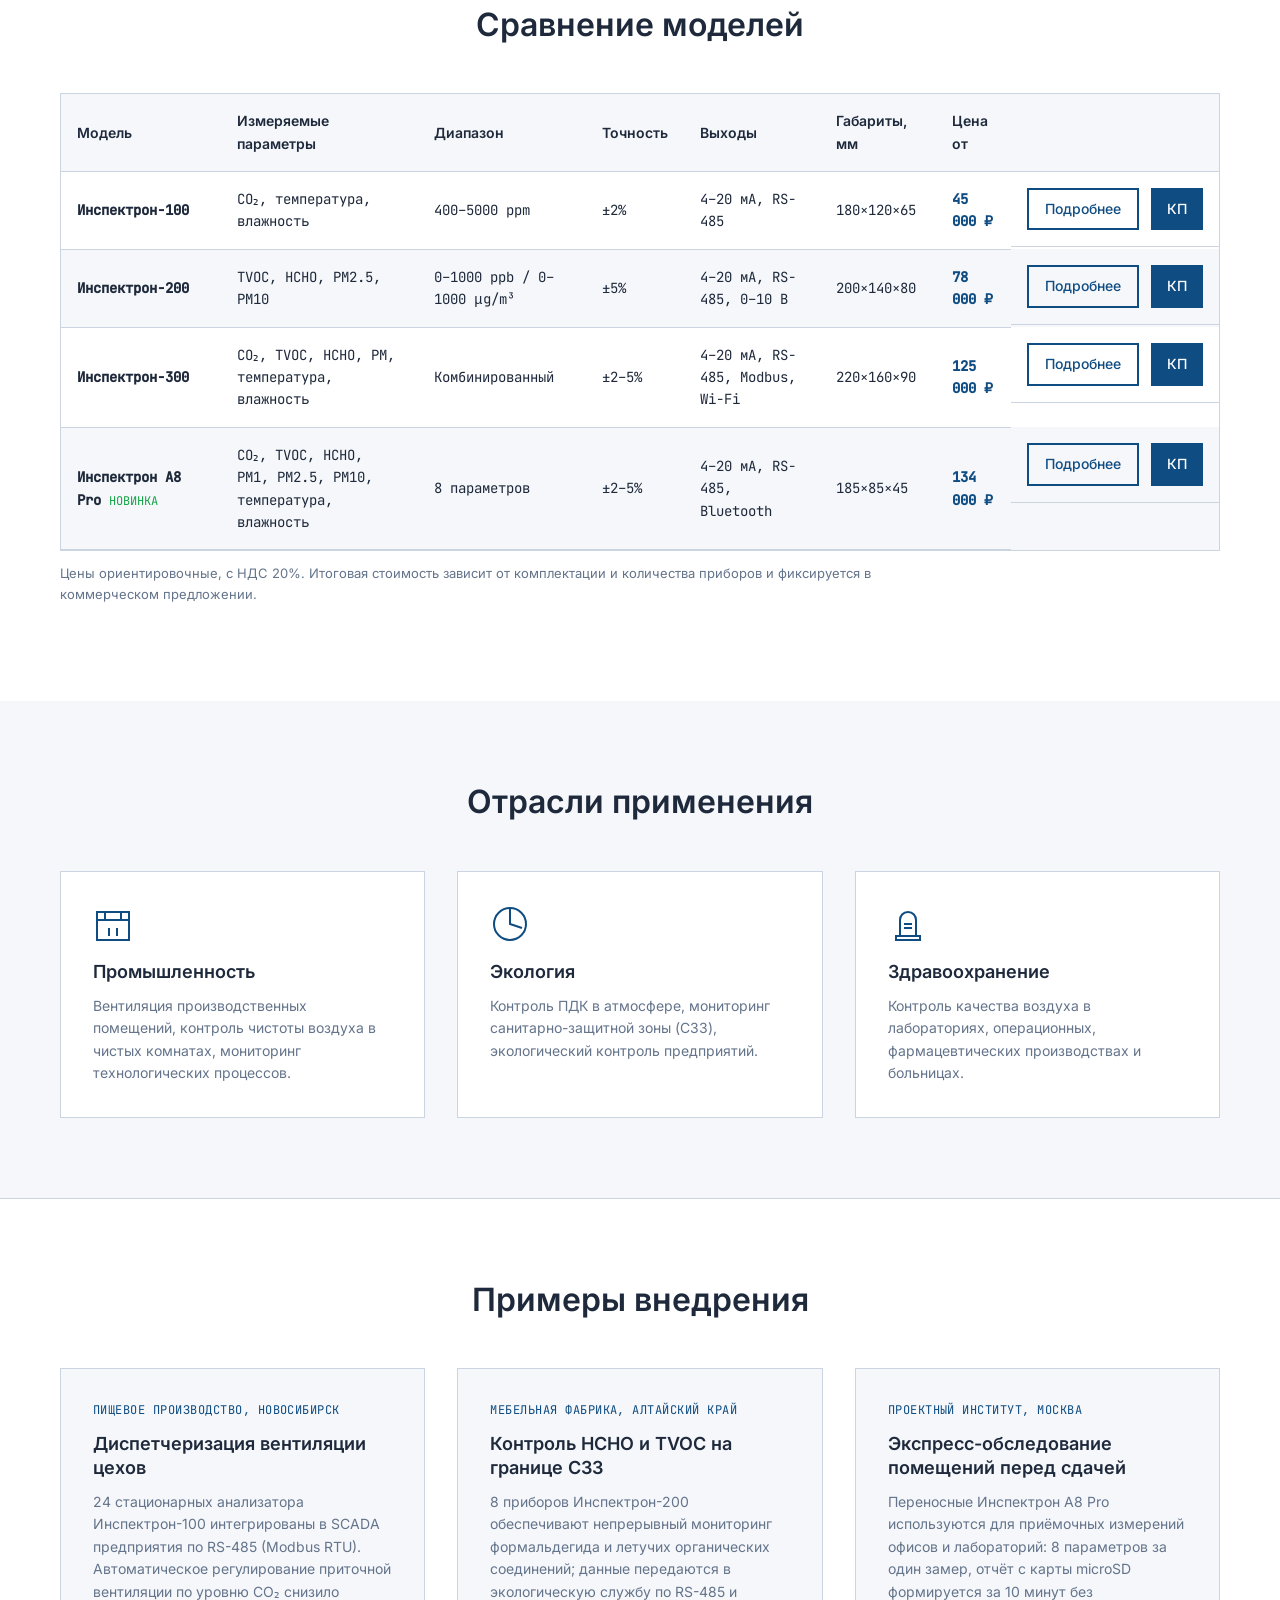
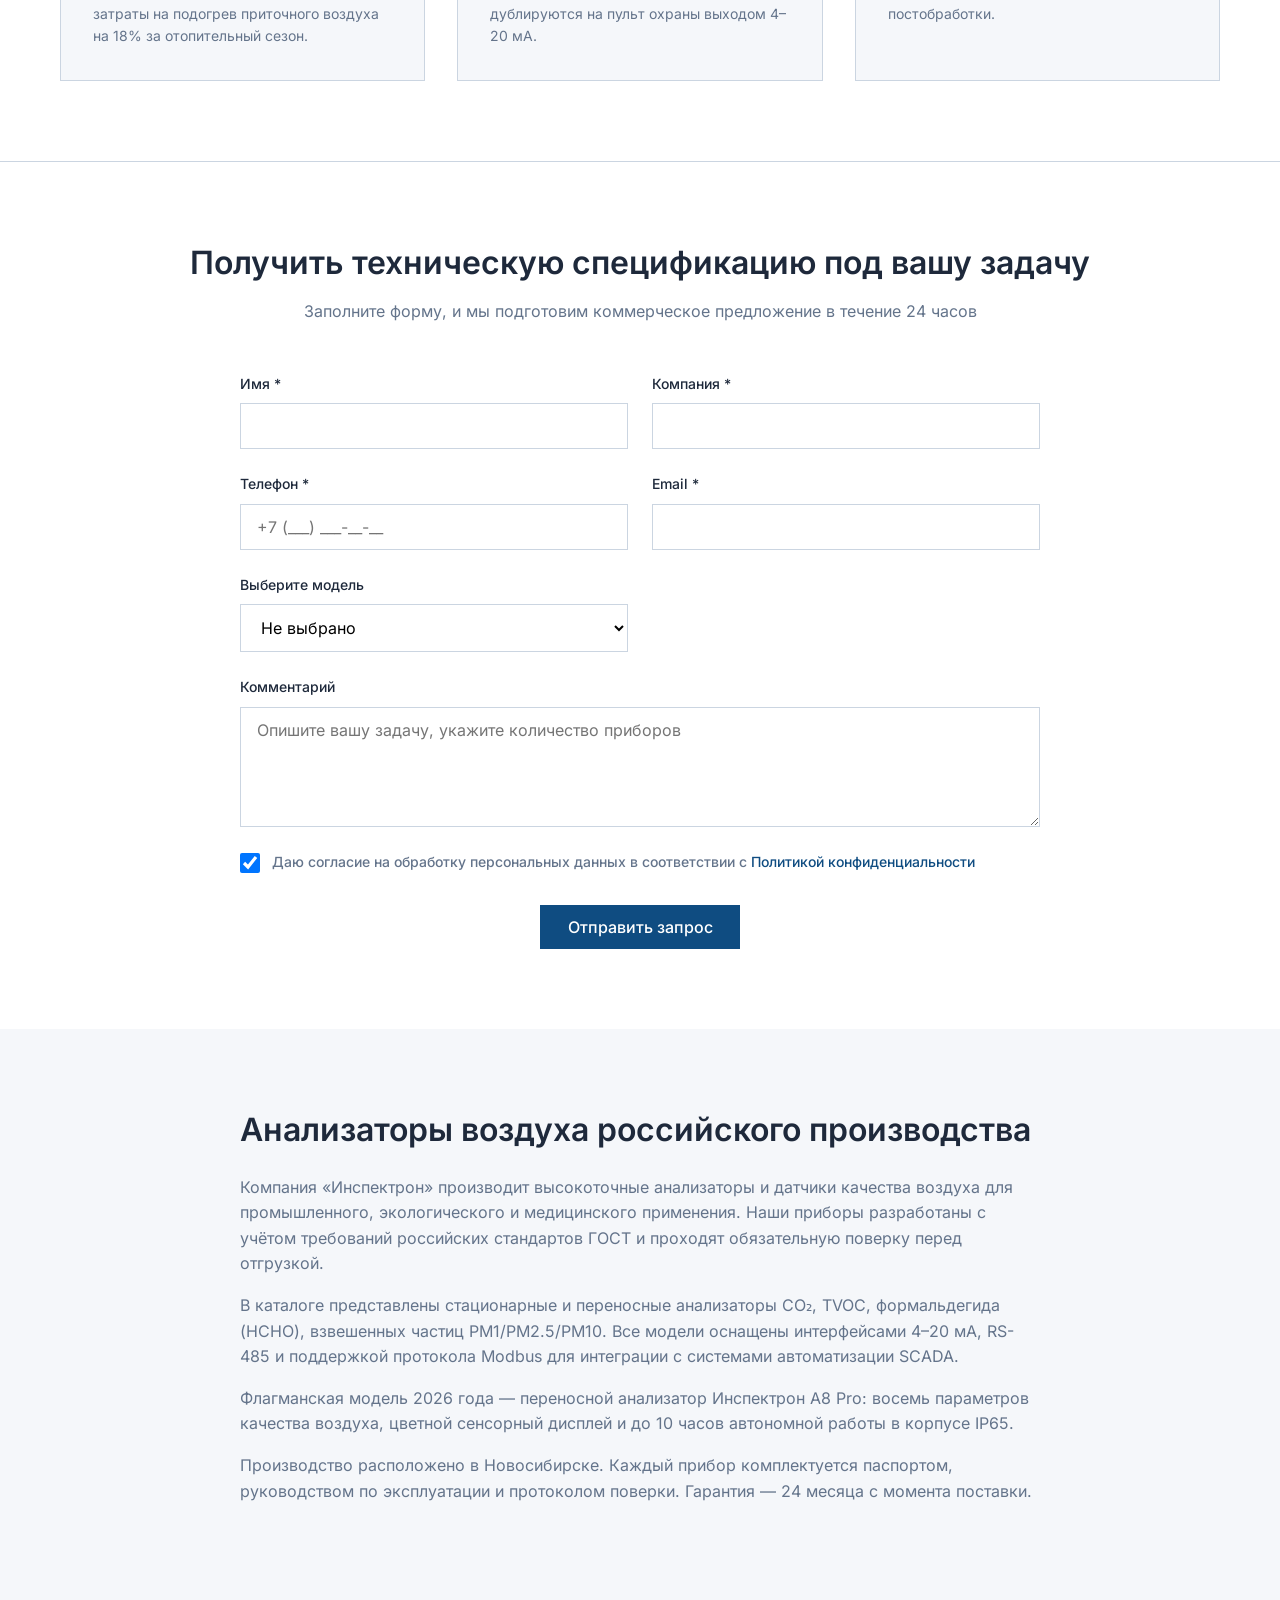
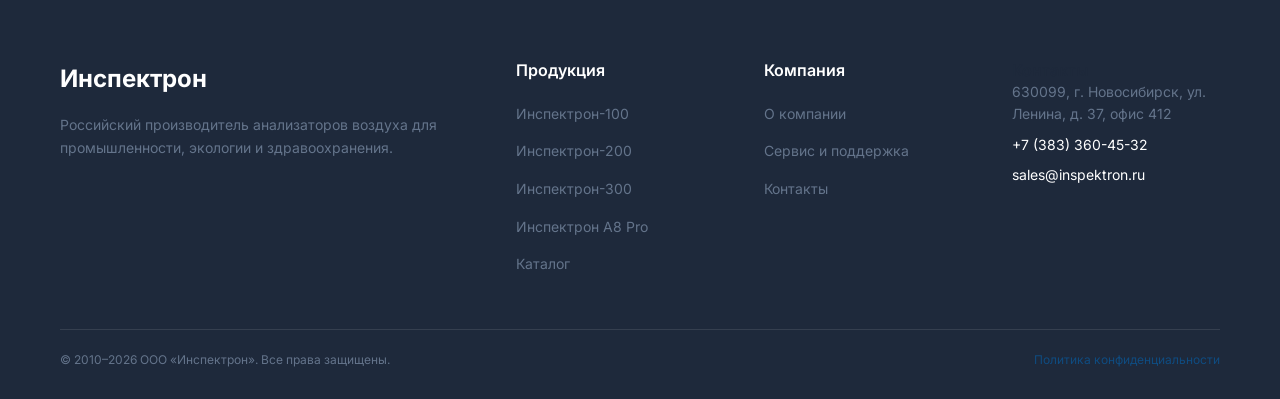
==== commit a6cc198f: "Обновление сайта viiid: 01.10.2026 10:24" ====
--- a/index.html
+++ b/index.html
@@ -27,9 +27,38 @@
   <meta name="twitter:card" content="summary_large_image">
   <link rel="stylesheet" href="css/style.css">
   <link rel="stylesheet" href="css/popup.css">
-  <link rel="preconnect" href="https://fonts.googleapis.com">
-  <link rel="preconnect" href="https://fonts.gstatic.com" crossorigin>
-  <link href="https://fonts.googleapis.com/css2?family=Inter:wght@400;500;600;700&family=JetBrains+Mono:wght@400;500&display=swap" rel="stylesheet">
+  <link rel="icon" type="image/svg+xml" href="img/favicon.svg">
+  <link rel="alternate icon" type="image/png" href="img/favicon.png">
+  <link rel="canonical" href="https://inspektron.ru/">
+  <link rel="stylesheet" href="css/fonts.css">
+  <script type="application/ld+json">
+{
+  "@context": "https://schema.org",
+  "@graph": [
+    {
+      "@type": "Organization",
+      "@id": "https://inspektron.ru/#org",
+      "name": "ООО «Инспектрон»",
+      "url": "https://inspektron.ru/",
+      "logo": "https://inspektron.ru/img/favicon.png",
+      "description": "Российский производитель анализаторов качества воздуха для промышленности, экологии и здравоохранения",
+      "foundingDate": "2010",
+      "address": {"@type": "PostalAddress", "addressLocality": "Новосибирск", "streetAddress": "ул. Ленина, д. 37, офис 412", "postalCode": "630099", "addressCountry": "RU"},
+      "contactPoint": [
+        {"@type": "ContactPoint", "telephone": "+7-383-360-45-32", "contactType": "sales", "email": "sales@inspektron.ru", "areaServed": "RU", "availableLanguage": "Russian"},
+        {"@type": "ContactPoint", "telephone": "+7-383-360-45-33", "contactType": "technical support", "email": "support@inspektron.ru", "areaServed": "RU", "availableLanguage": "Russian"}
+      ]
+    },
+    {
+      "@type": "WebSite",
+      "@id": "https://inspektron.ru/#website",
+      "url": "https://inspektron.ru/",
+      "name": "Инспектрон",
+      "publisher": {"@id": "https://inspektron.ru/#org"}
+    }
+  ]
+}
+  </script>
 </head>
 <body>
   <header class="header">
@@ -56,7 +85,7 @@
           <span></span>
         </button>
         <div class="header__contacts">
-          <a href="tel:+73833604531" class="header__phone">+7 (383) 360-45-32</a>
+          <a href="tel:+73833604532" class="header__phone">+7 (383) 360-45-32</a>
           <a href="contacts.html" class="header__callback">Заказать звонок</a>
         </div>
       </div>
@@ -72,7 +101,7 @@
             <p class="hero__subtitle">Для промышленности, экологии и здравоохранения. Стационарные и переносные приборы с выходом 4–20 мА, RS-485 и поддержкой Modbus.</p>
             <div class="hero__buttons">
               <a href="#lead-form" class="btn btn-primary">Запросить КП</a>
-              <a href="docs/catalog.html" class="btn btn-secondary btn-download" download>
+              <a href="docs/inspektron-catalog-2026.pdf" class="btn btn-secondary btn-download" download>
                 <svg viewBox="0 0 24 24" fill="none" stroke="currentColor" stroke-width="2">
                   <path d="M21 15v4a2 2 0 01-2 2H5a2 2 0 01-2-2v-4M7 10l5 5 5-5M12 15V3"/>
                 </svg>
@@ -81,16 +110,7 @@
             </div>
           </div>
           <div class="hero__image">
-            <svg viewBox="0 0 300 200" fill="none" xmlns="http://www.w3.org/2000/svg">
-              <rect x="50" y="40" width="200" height="140" stroke="#0F4C81" stroke-width="2"/>
-              <rect x="70" y="60" width="60" height="40" stroke="#0F4C81" stroke-width="2"/>
-              <rect x="140" y="60" width="90" height="40" stroke="#0F4C81" stroke-width="2"/>
-              <circle cx="100" cy="130" r="20" stroke="#0F4C81" stroke-width="2"/>
-              <path d="M100 115V130L108 138" stroke="#0F4C81" stroke-width="2"/>
-              <line x1="70" y1="115" x2="130" y2="115" stroke="#CBD5E1" stroke-width="1"/>
-              <line x1="70" y1="135" x2="130" y2="135" stroke="#CBD5E1" stroke-width="1"/>
-              <line x1="70" y1="155" x2="130" y2="155" stroke="#CBD5E1" stroke-width="1"/>
-            </svg>
+            <img src="img/a8-pro.jpg" width="1000" height="1000" alt="Переносной анализатор воздуха Инспектрон A8 Pro">
           </div>
         </div>
       </div>
@@ -116,8 +136,8 @@
                 <path d="M8 36h32M8 28h32M8 20h32M8 12h32"/>
               </svg>
             </div>
-            <h3>Диапазон CO₂ 400–5000 ppm</h3>
-            <p>Измерение концентрации углекислого газа в широком диапазоне</p>
+            <h3>Диапазон CO₂ 400–10 000 ppm</h3>
+            <p>NDIR-сенсоры с калибровкой по эталонным газовым смесям (ГСО)</p>
           </div>
           <div class="advantage-card">
             <div class="advantage-card__icon">
@@ -127,7 +147,7 @@
               </svg>
             </div>
             <h3>Калибровка по ГОСТ</h3>
-            <p>Поверка включена в поставку, метрологическая аттестация</p>
+            <p>Первичная поверка включена в поставку, межповерочный интервал 12 месяцев</p>
           </div>
           <div class="advantage-card">
             <div class="advantage-card__icon">
@@ -157,8 +177,8 @@
                 <path d="M24 4v8M24 36v8M4 24h8M36 24h8"/>
               </svg>
             </div>
-            <h3>Работа от −40 до +60°C</h3>
-            <p>Климатическое исполнение для любых регионов России</p>
+            <h3>Измерение температуры −40…+60 °C</h3>
+            <p>Климатическое исполнение для любых регионов России, от Крайнего Севера до юга</p>
           </div>
         </div>
       </div>
@@ -222,7 +242,7 @@
                 </td>
               </tr>
               <tr>
-                <td><strong>Инспектрон A8-Pro</strong> <span style="color: var(--success); font-size: 0.75rem;">НОВИНКА</span></td>
+                <td><strong>Инспектрон A8 Pro</strong> <span style="color: var(--success); font-size: 0.75rem;">НОВИНКА</span></td>
                 <td>CO₂, TVOC, HCHO, PM1, PM2.5, PM10, температура, влажность</td>
                 <td>8 параметров</td>
                 <td>±2–5%</td>
@@ -237,6 +257,7 @@
             </tbody>
           </table>
         </div>
+        <p class="price-note">Цены ориентировочные, с НДС 20%. Итоговая стоимость зависит от комплектации и количества приборов и фиксируется в коммерческом предложении.</p>
       </div>
     </section>
 
@@ -279,11 +300,37 @@
       </div>
     </section>
 
+    <section class="cases">
+      <div class="container">
+        <h2>Примеры внедрения</h2>
+        <div class="cases__grid">
+          <div class="case-card">
+            <span class="case-card__tag">Пищевое производство, Новосибирск</span>
+            <h3>Диспетчеризация вентиляции цехов</h3>
+            <p>24 стационарных анализатора Инспектрон-100 интегрированы в SCADA предприятия по RS-485 (Modbus RTU). Автоматическое регулирование приточной вентиляции по уровню CO₂ снизило затраты на подогрев приточного воздуха на 18% за отопительный сезон.</p>
+          </div>
+          <div class="case-card">
+            <span class="case-card__tag">Мебельная фабрика, Алтайский край</span>
+            <h3>Контроль HCHO и TVOC на границе СЗЗ</h3>
+            <p>8 приборов Инспектрон-200 обеспечивают непрерывный мониторинг формальдегида и летучих органических соединений; данные передаются в экологическую службу по RS-485 и дублируются на пульт охраны выходом 4–20 мА.</p>
+          </div>
+          <div class="case-card">
+            <span class="case-card__tag">Проектный институт, Москва</span>
+            <h3>Экспресс-обследование помещений перед сдачей</h3>
+            <p>Переносные Инспектрон A8 Pro используются для приёмочных измерений офисов и лабораторий: 8 параметров за один замер, отчёт с карты microSD формируется за 10 минут без постобработки.</p>
+          </div>
+        </div>
+      </div>
+    </section>
+
     <section class="lead-form" id="lead-form">
       <div class="container">
         <h2>Получить техническую спецификацию под вашу задачу</h2>
         <p class="lead-form__subtitle">Заполните форму, и мы подготовим коммерческое предложение в течение 24 часов</p>
         <form class="lead-form__wrapper" action="https://formspree.io/f/movgnzzk" method="POST">
+          <input type="hidden" name="_subject" value="Заявка с сайта inspektron.ru (index.html)">
+                    <input type="hidden" name="_next" value="https://inspektron.ru/thank-you.html">
+                    <input type="text" name="_gotcha" class="hp-field" tabindex="-1" autocomplete="off">
           <div class="form-grid">
             <div class="form-group">
               <label for="name">Имя *</label>
@@ -308,7 +355,7 @@
                 <option value="det100">Инспектрон-100</option>
                 <option value="det200">Инспектрон-200</option>
                 <option value="det300">Инспектрон-300</option>
-                <option value="a8pro">Инспектрон A8-Pro</option>
+                <option value="a8pro">Инспектрон A8 Pro</option>
                 <option value="other">Другое</option>
               </select>
             </div>
@@ -336,6 +383,7 @@
           <h2>Анализаторы воздуха российского производства</h2>
           <p>Компания «Инспектрон» производит высокоточные анализаторы и датчики качества воздуха для промышленного, экологического и медицинского применения. Наши приборы разработаны с учётом требований российских стандартов ГОСТ и проходят обязательную поверку перед отгрузкой.</p>
           <p>В каталоге представлены стационарные и переносные анализаторы CO₂, TVOC, формальдегида (HCHO), взвешенных частиц PM1/PM2.5/PM10. Все модели оснащены интерфейсами 4–20 мА, RS-485 и поддержкой протокола Modbus для интеграции с системами автоматизации SCADA.</p>
+          <p>Флагманская модель 2026 года — переносной анализатор Инспектрон A8 Pro: восемь параметров качества воздуха, цветной сенсорный дисплей и до 10 часов автономной работы в корпусе IP65.</p>
           <p>Производство расположено в Новосибирске. Каждый прибор комплектуется паспортом, руководством по эксплуатации и протоколом поверки. Гарантия — 24 месяца с момента поставки.</p>
         </div>
       </div>
@@ -355,6 +403,7 @@
             <li><a href="det100.html">Инспектрон-100</a></li>
             <li><a href="det200.html">Инспектрон-200</a></li>
             <li><a href="det300.html">Инспектрон-300</a></li>
+            <li><a href="a8-pro.html">Инспектрон A8 Pro</a></li>
             <li><a href="catalog.html">Каталог</a></li>
           </ul>
         </nav>
@@ -368,13 +417,13 @@
         </nav>
         <div class="footer__contacts">
           <h4>Контакты</h4>
-          <p>г. Новосибирск, ул. Ленина, д.37, корп.7</p>
-          <p><a href="tel:+73833600000">+7 (383) 360-45-32</a></p>
+          <p>630099, г. Новосибирск, ул. Ленина, д. 37, офис 412</p>
+          <p><a href="tel:+73833604532">+7 (383) 360-45-32</a></p>
           <p><a href="mailto:sales@inspektron.ru">sales@inspektron.ru</a></p>
         </div>
       </div>
       <div class="footer__bottom">
-        <p>© 2024 Инспектрон. Все права защищены.</p>
+        <p>© 2010–2026 ООО «Инспектрон». Все права защищены.</p>
         <p><a href="privacy.html">Политика конфиденциальности</a></p>
       </div>
     </div>
@@ -388,6 +437,9 @@
     <h3>Обратный звонок</h3>
     <p>Оставьте номер телефона, и мы перезвоним вам в течение 15 минут</p>
     <form action="https://formspree.io/f/movgnzzk" method="POST">
+          <input type="hidden" name="_subject" value="Заявка с сайта inspektron.ru (index.html)">
+                    <input type="hidden" name="_next" value="https://inspektron.ru/thank-you.html">
+                    <input type="text" name="_gotcha" class="hp-field" tabindex="-1" autocomplete="off">
       <div class="form-group">
         <label for="popup-name">Имя *</label>
         <input type="text" id="popup-name" name="name" required>
@@ -411,26 +463,5 @@
 
 <button class="popup-trigger" onclick="openPopup()">Заказать звонок</button>
 
-<script>
-function openPopup() {
-  document.getElementById("popupForm").classList.add("active");
-}
-
-function closePopup() {
-  document.getElementById("popupForm").classList.remove("active");
-}
-
-document.getElementById("popupForm").addEventListener("click", function(e) {
-  if (e.target === this) {
-    closePopup();
-  }
-});
-
-document.addEventListener("keydown", function(e) {
-  if (e.key === "Escape") {
-    closePopup();
-  }
-});
-</script>
 </body>
 </html>
--- a/css/style.css
+++ b/css/style.css
@@ -1265,3 +1265,168 @@
     padding: 40px 0;
   }
 }
+
+/* === Дополнения (ред. 01.10.2026): фотоконтент, кейсы, карта, реквизиты === */
+.hp-field {
+  position: absolute !important;
+  left: -9999px !important;
+  width: 1px;
+  height: 1px;
+  opacity: 0;
+  pointer-events: none;
+}
+
+.hero__image,
+.product-hero__image {
+  padding: 24px;
+}
+
+.hero__image img,
+.product-hero__image img,
+.about-hero__image img {
+  width: 100%;
+  height: auto;
+  display: block;
+}
+
+.about-hero__image {
+  background: var(--white);
+  border: 1px solid var(--border);
+  padding: 24px;
+}
+
+.product-hero__info h2.product-hero__title {
+  font-size: 2.5rem;
+  margin-bottom: 8px;
+}
+
+.price-note {
+  margin-top: 12px;
+  font-size: 0.8125rem;
+  color: var(--text-secondary);
+  max-width: 900px;
+}
+
+.model-cell {
+  display: flex;
+  align-items: center;
+  gap: 12px;
+}
+
+.product-thumb {
+  width: 56px;
+  height: 56px;
+  object-fit: cover;
+  border: 1px solid var(--border);
+  background: var(--white);
+  flex: 0 0 auto;
+}
+
+.cases {
+  padding: 80px 0;
+  background: var(--white);
+  border-top: 1px solid var(--border);
+}
+
+.cases h2 {
+  text-align: center;
+  margin-bottom: 48px;
+}
+
+.cases__grid {
+  display: grid;
+  grid-template-columns: repeat(3, 1fr);
+  gap: 32px;
+}
+
+.case-card {
+  background: var(--bg-primary);
+  border: 1px solid var(--border);
+  padding: 32px;
+  display: flex;
+  flex-direction: column;
+  gap: 12px;
+}
+
+.case-card__tag {
+  font-family: var(--font-mono);
+  font-size: 0.75rem;
+  color: var(--accent);
+  text-transform: uppercase;
+  letter-spacing: 0.04em;
+}
+
+.case-card h3 {
+  font-size: 1.125rem;
+  margin-bottom: 0;
+}
+
+.case-card p {
+  color: var(--text-secondary);
+  font-size: 0.875rem;
+  margin-bottom: 0;
+}
+
+.cert-note {
+  max-width: 720px;
+  margin: 32px auto 0;
+  text-align: center;
+  color: var(--text-secondary);
+  font-size: 0.9rem;
+}
+
+.contacts-map {
+  height: 400px;
+  padding: 0;
+  overflow: hidden;
+  display: block;
+}
+
+.contacts-map iframe {
+  width: 100%;
+  height: 100%;
+  border: 0;
+  display: block;
+}
+
+.supply-list {
+  list-style: none;
+  columns: 2;
+  gap: 40px;
+  margin-top: 12px;
+}
+
+.supply-list li {
+  padding: 8px 0 8px 28px;
+  border-bottom: 1px solid var(--border);
+  position: relative;
+  break-inside: avoid;
+}
+
+.supply-list li::before {
+  content: '✓';
+  position: absolute;
+  left: 4px;
+  color: var(--success);
+  font-weight: 600;
+}
+
+.lead-form {
+  border-top: 1px solid var(--border);
+}
+
+@media (max-width: 1024px) {
+  .cases__grid {
+    grid-template-columns: 1fr;
+  }
+}
+
+@media (max-width: 768px) {
+  .product-hero__info h2.product-hero__title {
+    font-size: 2rem;
+  }
+
+  .supply-list {
+    columns: 1;
+  }
+}
--- a/css/fonts.css
+++ b/css/fonts.css
@@ -0,0 +1,108 @@
+/* Inter 400 (cyrillic) */
+@font-face {
+  font-family: 'Inter';
+  font-style: normal;
+  font-weight: 400;
+  font-display: swap;
+  src: url('../fonts/inter-400-cyrillic.woff2') format('woff2');
+  unicode-range: U+0301, U+0400-045F, U+0490-0491, U+04B0-04B1, U+2116;
+}
+/* Inter 400 (latin) */
+@font-face {
+  font-family: 'Inter';
+  font-style: normal;
+  font-weight: 400;
+  font-display: swap;
+  src: url('../fonts/inter-400-latin.woff2') format('woff2');
+  unicode-range: U+0000-00FF, U+0131, U+0152-0153, U+02BB-02BC, U+02C6, U+02DA, U+02DC, U+0304, U+0308, U+0329, U+2000-206F, U+20AC, U+2122, U+2191, U+2193, U+2212, U+2215, U+FEFF, U+FFFD;
+}
+/* Inter 500 (cyrillic) */
+@font-face {
+  font-family: 'Inter';
+  font-style: normal;
+  font-weight: 500;
+  font-display: swap;
+  src: url('../fonts/inter-500-cyrillic.woff2') format('woff2');
+  unicode-range: U+0301, U+0400-045F, U+0490-0491, U+04B0-04B1, U+2116;
+}
+/* Inter 500 (latin) */
+@font-face {
+  font-family: 'Inter';
+  font-style: normal;
+  font-weight: 500;
+  font-display: swap;
+  src: url('../fonts/inter-500-latin.woff2') format('woff2');
+  unicode-range: U+0000-00FF, U+0131, U+0152-0153, U+02BB-02BC, U+02C6, U+02DA, U+02DC, U+0304, U+0308, U+0329, U+2000-206F, U+20AC, U+2122, U+2191, U+2193, U+2212, U+2215, U+FEFF, U+FFFD;
+}
+/* Inter 600 (cyrillic) */
+@font-face {
+  font-family: 'Inter';
+  font-style: normal;
+  font-weight: 600;
+  font-display: swap;
+  src: url('../fonts/inter-600-cyrillic.woff2') format('woff2');
+  unicode-range: U+0301, U+0400-045F, U+0490-0491, U+04B0-04B1, U+2116;
+}
+/* Inter 600 (latin) */
+@font-face {
+  font-family: 'Inter';
+  font-style: normal;
+  font-weight: 600;
+  font-display: swap;
+  src: url('../fonts/inter-600-latin.woff2') format('woff2');
+  unicode-range: U+0000-00FF, U+0131, U+0152-0153, U+02BB-02BC, U+02C6, U+02DA, U+02DC, U+0304, U+0308, U+0329, U+2000-206F, U+20AC, U+2122, U+2191, U+2193, U+2212, U+2215, U+FEFF, U+FFFD;
+}
+/* Inter 700 (cyrillic) */
+@font-face {
+  font-family: 'Inter';
+  font-style: normal;
+  font-weight: 700;
+  font-display: swap;
+  src: url('../fonts/inter-700-cyrillic.woff2') format('woff2');
+  unicode-range: U+0301, U+0400-045F, U+0490-0491, U+04B0-04B1, U+2116;
+}
+/* Inter 700 (latin) */
+@font-face {
+  font-family: 'Inter';
+  font-style: normal;
+  font-weight: 700;
+  font-display: swap;
+  src: url('../fonts/inter-700-latin.woff2') format('woff2');
+  unicode-range: U+0000-00FF, U+0131, U+0152-0153, U+02BB-02BC, U+02C6, U+02DA, U+02DC, U+0304, U+0308, U+0329, U+2000-206F, U+20AC, U+2122, U+2191, U+2193, U+2212, U+2215, U+FEFF, U+FFFD;
+}
+/* JetBrains Mono 400 (cyrillic) */
+@font-face {
+  font-family: 'JetBrains Mono';
+  font-style: normal;
+  font-weight: 400;
+  font-display: swap;
+  src: url('../fonts/jetbrains-mono-400-cyrillic.woff2') format('woff2');
+  unicode-range: U+0301, U+0400-045F, U+0490-0491, U+04B0-04B1, U+2116;
+}
+/* JetBrains Mono 400 (latin) */
+@font-face {
+  font-family: 'JetBrains Mono';
+  font-style: normal;
+  font-weight: 400;
+  font-display: swap;
+  src: url('../fonts/jetbrains-mono-400-latin.woff2') format('woff2');
+  unicode-range: U+0000-00FF, U+0131, U+0152-0153, U+02BB-02BC, U+02C6, U+02DA, U+02DC, U+0304, U+0308, U+0329, U+2000-206F, U+20AC, U+2122, U+2191, U+2193, U+2212, U+2215, U+FEFF, U+FFFD;
+}
+/* JetBrains Mono 500 (cyrillic) */
+@font-face {
+  font-family: 'JetBrains Mono';
+  font-style: normal;
+  font-weight: 500;
+  font-display: swap;
+  src: url('../fonts/jetbrains-mono-500-cyrillic.woff2') format('woff2');
+  unicode-range: U+0301, U+0400-045F, U+0490-0491, U+04B0-04B1, U+2116;
+}
+/* JetBrains Mono 500 (latin) */
+@font-face {
+  font-family: 'JetBrains Mono';
+  font-style: normal;
+  font-weight: 500;
+  font-display: swap;
+  src: url('../fonts/jetbrains-mono-500-latin.woff2') format('woff2');
+  unicode-range: U+0000-00FF, U+0131, U+0152-0153, U+02BB-02BC, U+02C6, U+02DA, U+02DC, U+0304, U+0308, U+0329, U+2000-206F, U+20AC, U+2122, U+2191, U+2193, U+2212, U+2215, U+FEFF, U+FFFD;
+}
